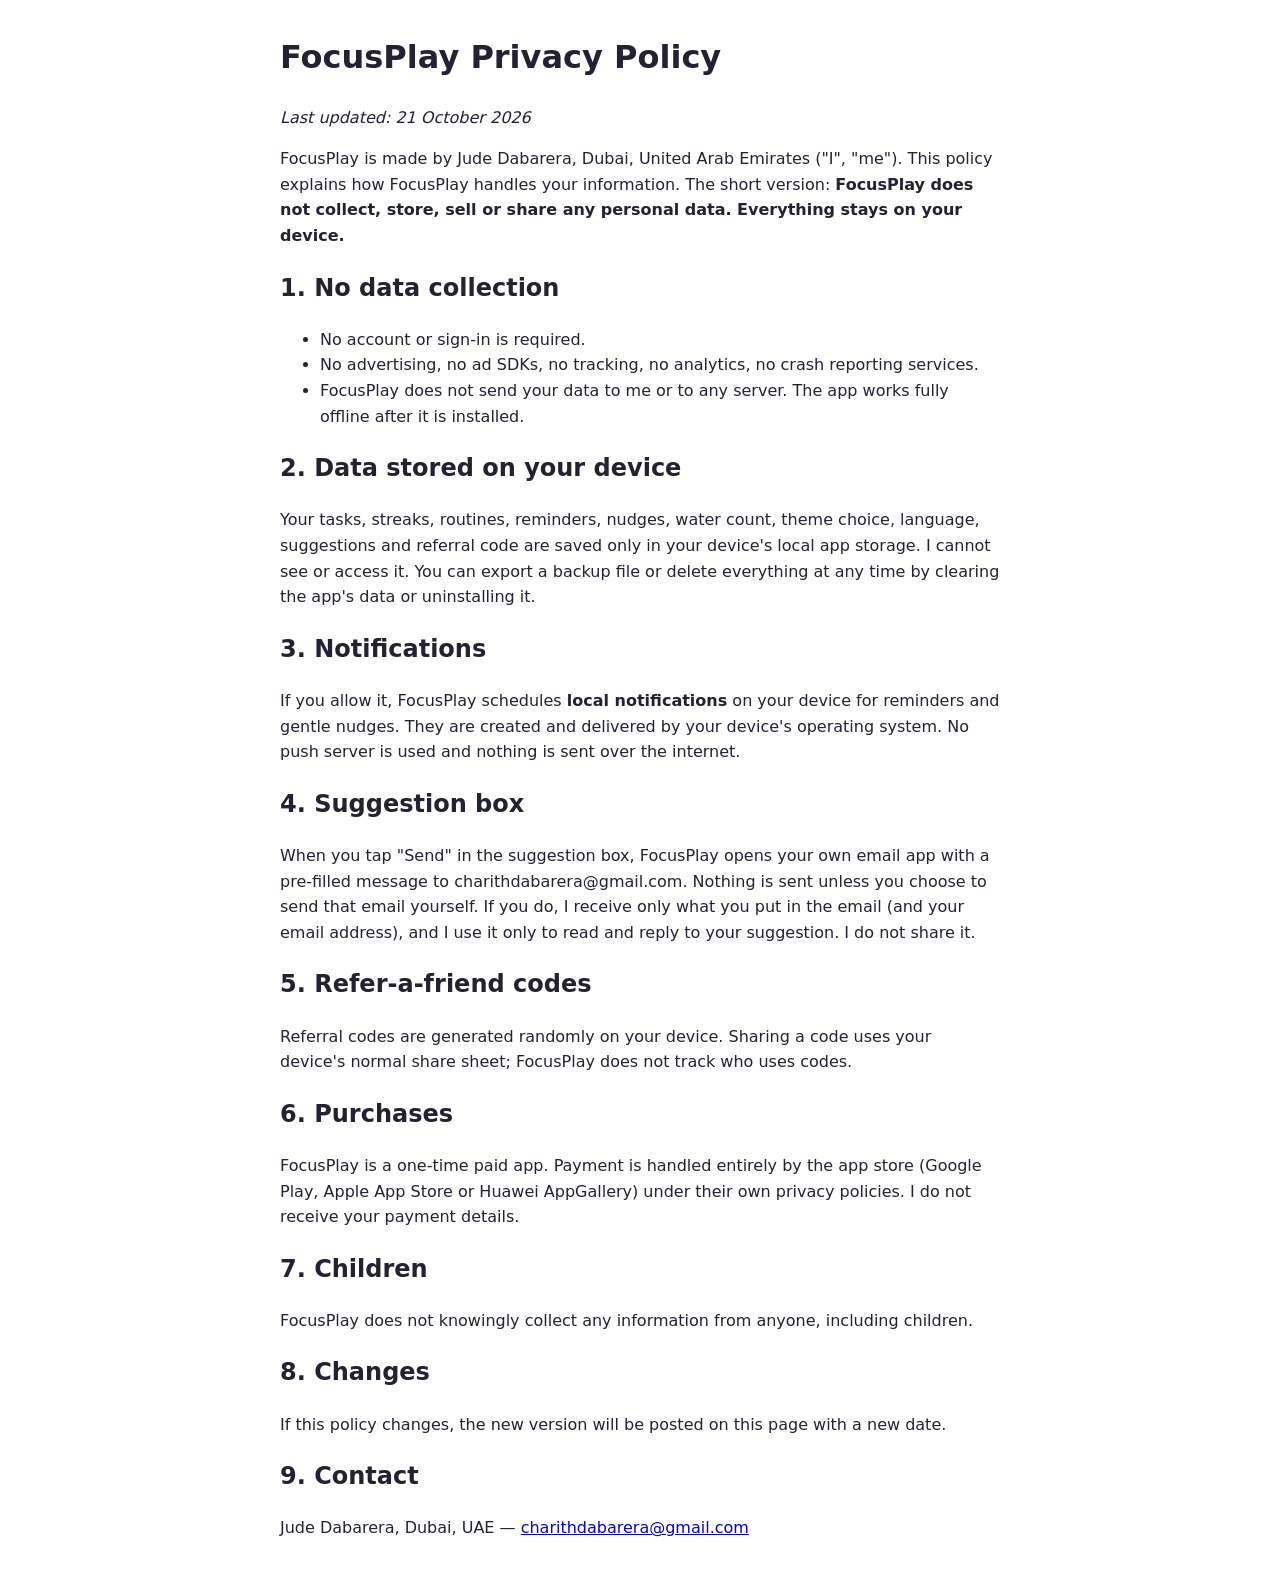
==== privacy-policy.html @ 81ef5dd7 "Native local notifications via Capacitor (channels, scheduled window, translated), privacy/terms pag" ====
<!doctype html><html lang="en"><head><meta charset="utf-8"><meta name="viewport" content="width=device-width,initial-scale=1"><title>FocusPlay – Privacy Policy</title><style>body{font-family:system-ui,sans-serif;max-width:720px;margin:2rem auto;padding:0 1rem;line-height:1.6;color:#223}</style></head><body>
<h1>FocusPlay Privacy Policy</h1><p><em>Last updated: 21 October 2026</em></p>
<p>FocusPlay is made by Jude Dabarera, Dubai, United Arab Emirates ("I", "me"). This policy explains how FocusPlay handles your information. The short version: <strong>FocusPlay does not collect, store, sell or share any personal data. Everything stays on your device.</strong></p>
<h2>1. No data collection</h2><ul><li>No account or sign-in is required.</li><li>No advertising, no ad SDKs, no tracking, no analytics, no crash reporting services.</li><li>FocusPlay does not send your data to me or to any server. The app works fully offline after it is installed.</li></ul>
<h2>2. Data stored on your device</h2><p>Your tasks, streaks, routines, reminders, nudges, water count, theme choice, language, suggestions and referral code are saved only in your device's local app storage. I cannot see or access it. You can export a backup file or delete everything at any time by clearing the app's data or uninstalling it.</p>
<h2>3. Notifications</h2><p>If you allow it, FocusPlay schedules <strong>local notifications</strong> on your device for reminders and gentle nudges. They are created and delivered by your device's operating system. No push server is used and nothing is sent over the internet.</p>
<h2>4. Suggestion box</h2><p>When you tap "Send" in the suggestion box, FocusPlay opens your own email app with a pre-filled message to charithdabarera@gmail.com. Nothing is sent unless you choose to send that email yourself. If you do, I receive only what you put in the email (and your email address), and I use it only to read and reply to your suggestion. I do not share it.</p>
<h2>5. Refer-a-friend codes</h2><p>Referral codes are generated randomly on your device. Sharing a code uses your device's normal share sheet; FocusPlay does not track who uses codes.</p>
<h2>6. Purchases</h2><p>FocusPlay is a one-time paid app. Payment is handled entirely by the app store (Google Play, Apple App Store or Huawei AppGallery) under their own privacy policies. I do not receive your payment details.</p>
<h2>7. Children</h2><p>FocusPlay does not knowingly collect any information from anyone, including children.</p>
<h2>8. Changes</h2><p>If this policy changes, the new version will be posted on this page with a new date.</p>
<h2>9. Contact</h2><p>Jude Dabarera, Dubai, UAE — <a href="mailto:charithdabarera@gmail.com">charithdabarera@gmail.com</a></p>
</body></html>
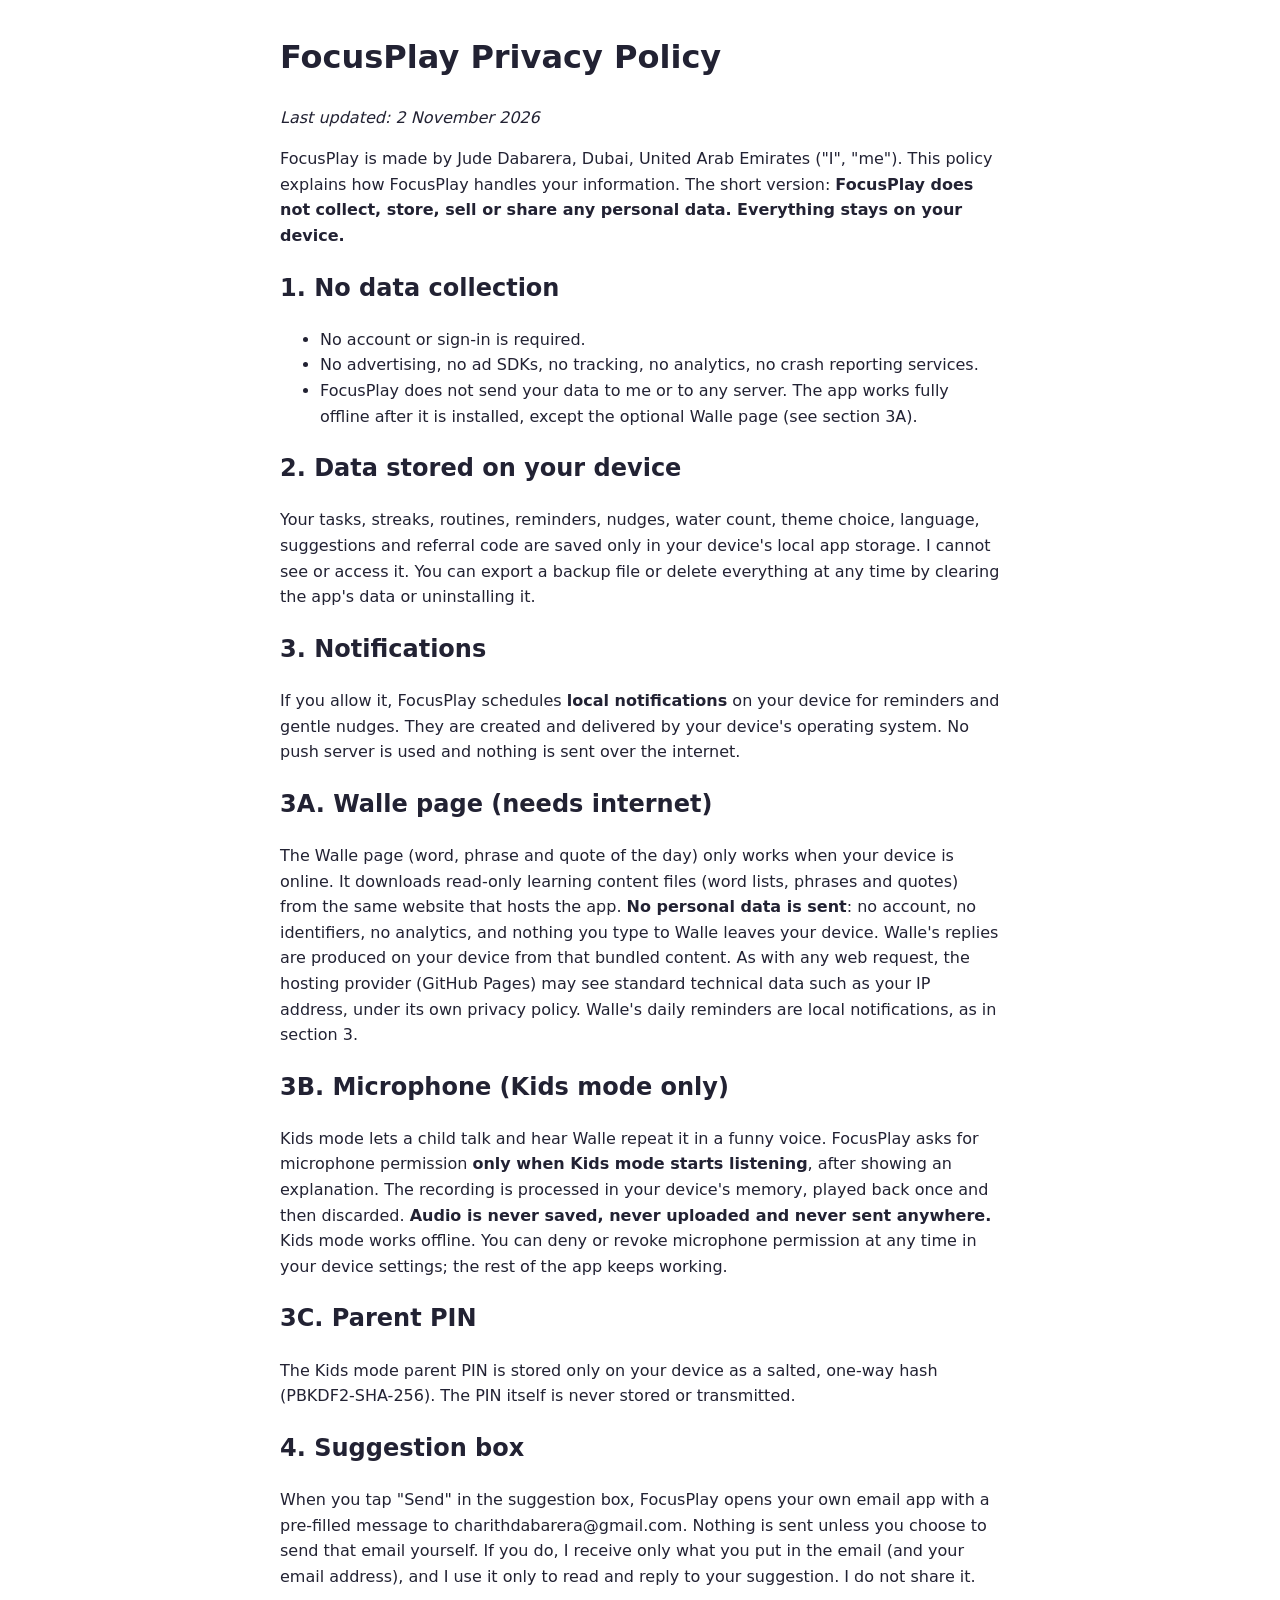
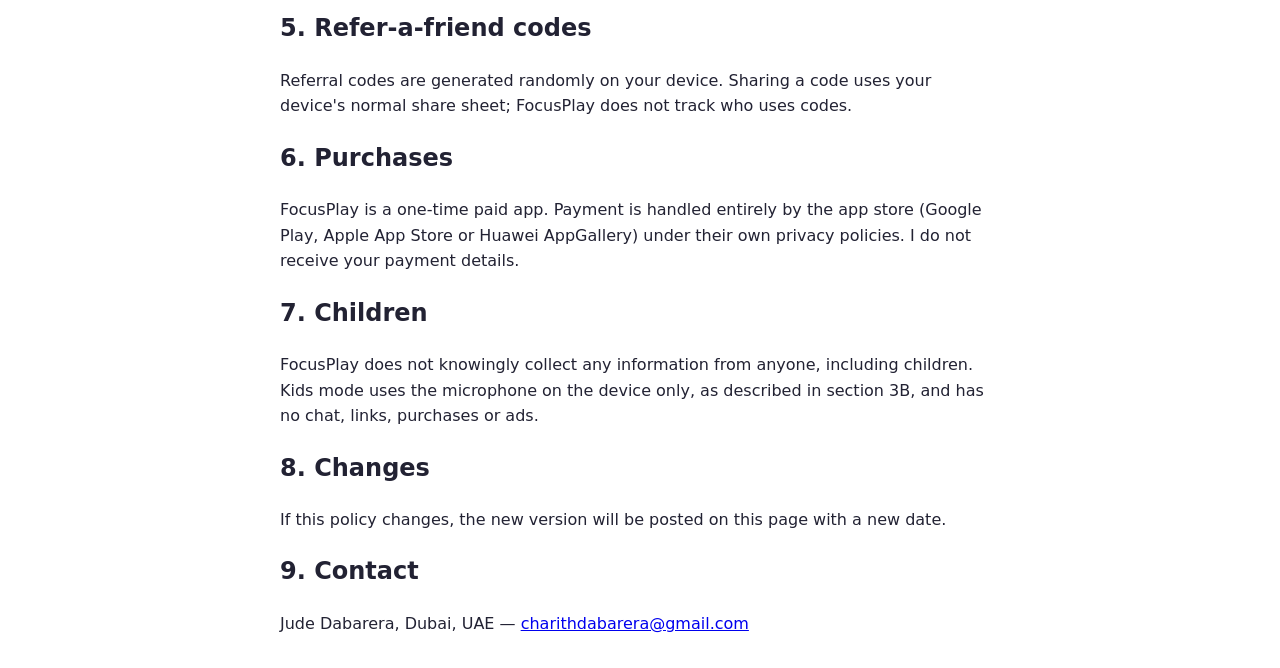
==== commit 38dfd0b6: "v1.1: calm UI redesign (line-icon nav, soft cards, focus states, reduced-motion), Walle online compa" ====
--- a/privacy-policy.html
+++ b/privacy-policy.html
@@ -1,13 +1,16 @@
 <!doctype html><html lang="en"><head><meta charset="utf-8"><meta name="viewport" content="width=device-width,initial-scale=1"><title>FocusPlay – Privacy Policy</title><style>body{font-family:system-ui,sans-serif;max-width:720px;margin:2rem auto;padding:0 1rem;line-height:1.6;color:#223}</style></head><body>
-<h1>FocusPlay Privacy Policy</h1><p><em>Last updated: 21 October 2026</em></p>
+<h1>FocusPlay Privacy Policy</h1><p><em>Last updated: 2 November 2026</em></p>
 <p>FocusPlay is made by Jude Dabarera, Dubai, United Arab Emirates ("I", "me"). This policy explains how FocusPlay handles your information. The short version: <strong>FocusPlay does not collect, store, sell or share any personal data. Everything stays on your device.</strong></p>
-<h2>1. No data collection</h2><ul><li>No account or sign-in is required.</li><li>No advertising, no ad SDKs, no tracking, no analytics, no crash reporting services.</li><li>FocusPlay does not send your data to me or to any server. The app works fully offline after it is installed.</li></ul>
+<h2>1. No data collection</h2><ul><li>No account or sign-in is required.</li><li>No advertising, no ad SDKs, no tracking, no analytics, no crash reporting services.</li><li>FocusPlay does not send your data to me or to any server. The app works fully offline after it is installed, except the optional Walle page (see section 3A).</li></ul>
 <h2>2. Data stored on your device</h2><p>Your tasks, streaks, routines, reminders, nudges, water count, theme choice, language, suggestions and referral code are saved only in your device's local app storage. I cannot see or access it. You can export a backup file or delete everything at any time by clearing the app's data or uninstalling it.</p>
 <h2>3. Notifications</h2><p>If you allow it, FocusPlay schedules <strong>local notifications</strong> on your device for reminders and gentle nudges. They are created and delivered by your device's operating system. No push server is used and nothing is sent over the internet.</p>
+<h2>3A. Walle page (needs internet)</h2><p>The Walle page (word, phrase and quote of the day) only works when your device is online. It downloads read-only learning content files (word lists, phrases and quotes) from the same website that hosts the app. <strong>No personal data is sent</strong>: no account, no identifiers, no analytics, and nothing you type to Walle leaves your device. Walle's replies are produced on your device from that bundled content. As with any web request, the hosting provider (GitHub Pages) may see standard technical data such as your IP address, under its own privacy policy. Walle's daily reminders are local notifications, as in section 3.</p>
+<h2>3B. Microphone (Kids mode only)</h2><p>Kids mode lets a child talk and hear Walle repeat it in a funny voice. FocusPlay asks for microphone permission <strong>only when Kids mode starts listening</strong>, after showing an explanation. The recording is processed in your device's memory, played back once and then discarded. <strong>Audio is never saved, never uploaded and never sent anywhere.</strong> Kids mode works offline. You can deny or revoke microphone permission at any time in your device settings; the rest of the app keeps working.</p>
+<h2>3C. Parent PIN</h2><p>The Kids mode parent PIN is stored only on your device as a salted, one-way hash (PBKDF2-SHA-256). The PIN itself is never stored or transmitted.</p>
 <h2>4. Suggestion box</h2><p>When you tap "Send" in the suggestion box, FocusPlay opens your own email app with a pre-filled message to charithdabarera@gmail.com. Nothing is sent unless you choose to send that email yourself. If you do, I receive only what you put in the email (and your email address), and I use it only to read and reply to your suggestion. I do not share it.</p>
 <h2>5. Refer-a-friend codes</h2><p>Referral codes are generated randomly on your device. Sharing a code uses your device's normal share sheet; FocusPlay does not track who uses codes.</p>
 <h2>6. Purchases</h2><p>FocusPlay is a one-time paid app. Payment is handled entirely by the app store (Google Play, Apple App Store or Huawei AppGallery) under their own privacy policies. I do not receive your payment details.</p>
-<h2>7. Children</h2><p>FocusPlay does not knowingly collect any information from anyone, including children.</p>
+<h2>7. Children</h2><p>FocusPlay does not knowingly collect any information from anyone, including children. Kids mode uses the microphone on the device only, as described in section 3B, and has no chat, links, purchases or ads.</p>
 <h2>8. Changes</h2><p>If this policy changes, the new version will be posted on this page with a new date.</p>
 <h2>9. Contact</h2><p>Jude Dabarera, Dubai, UAE — <a href="mailto:charithdabarera@gmail.com">charithdabarera@gmail.com</a></p>
 </body></html>
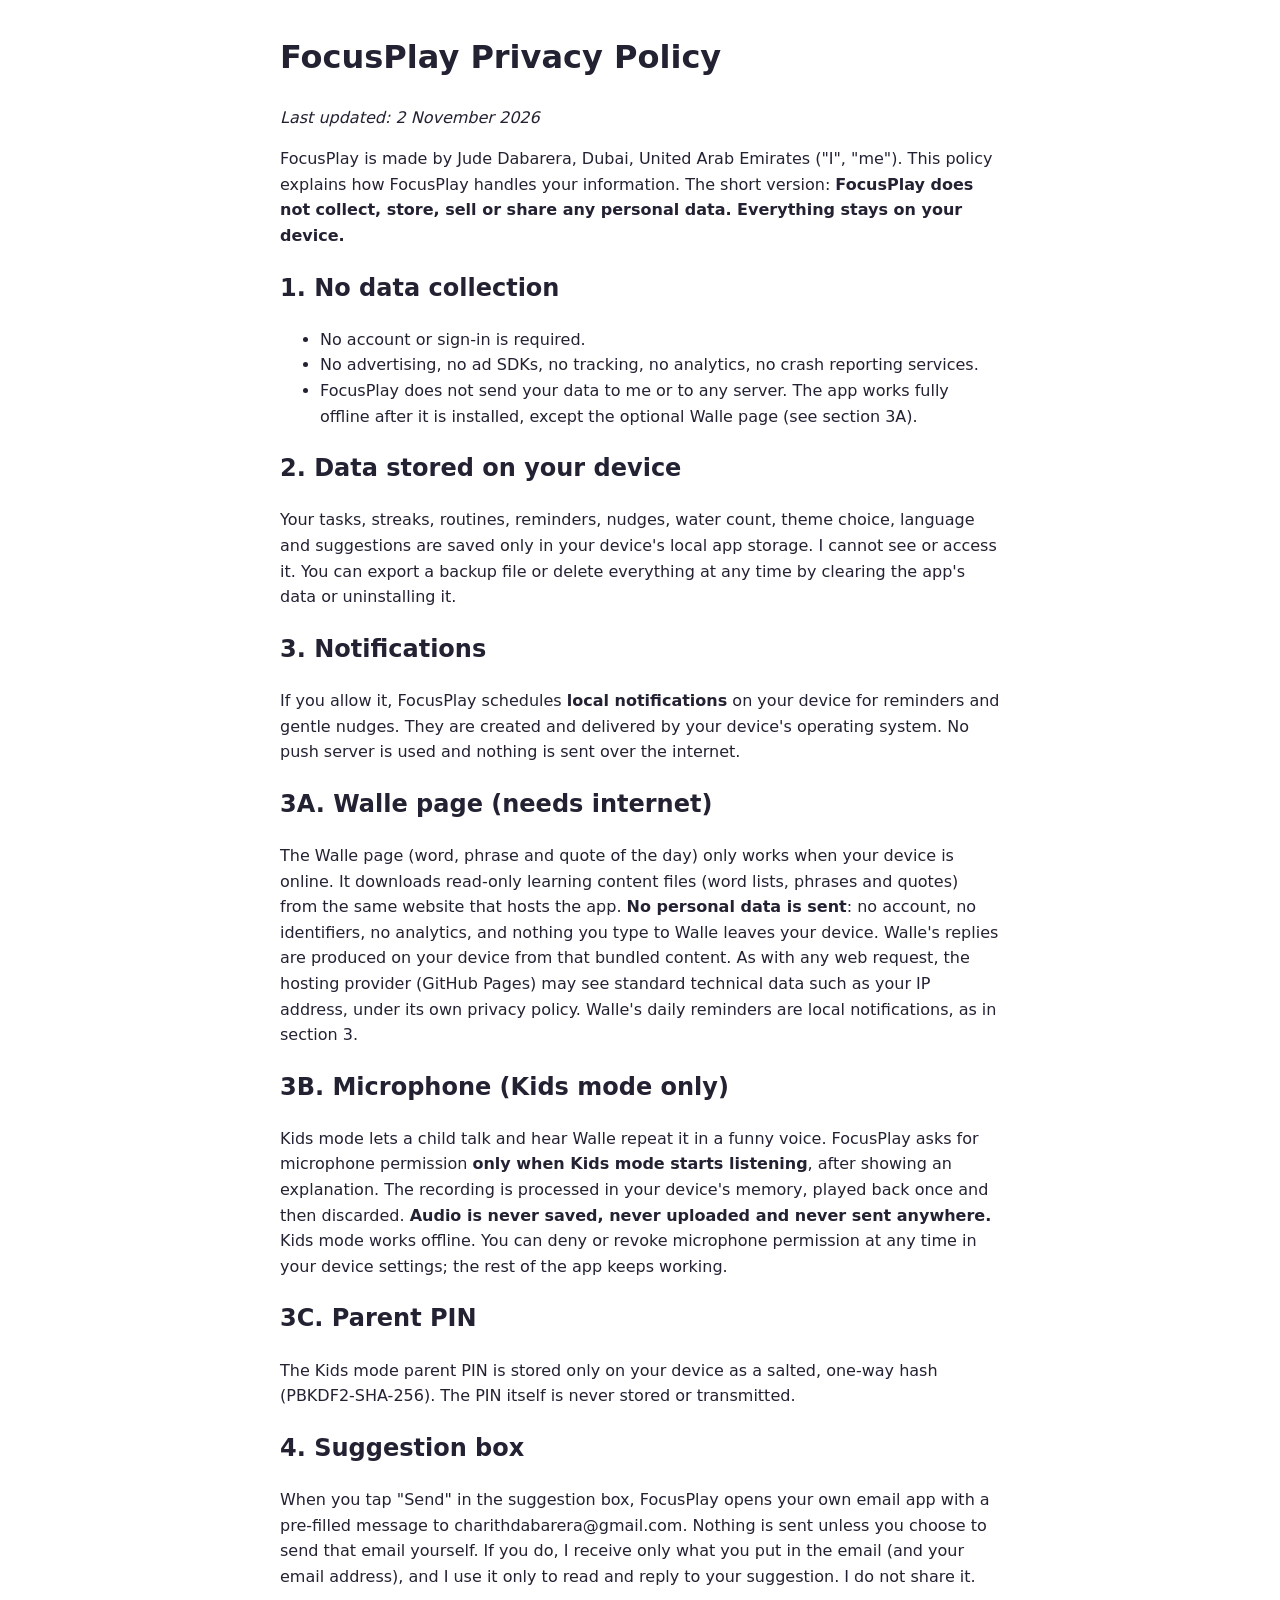
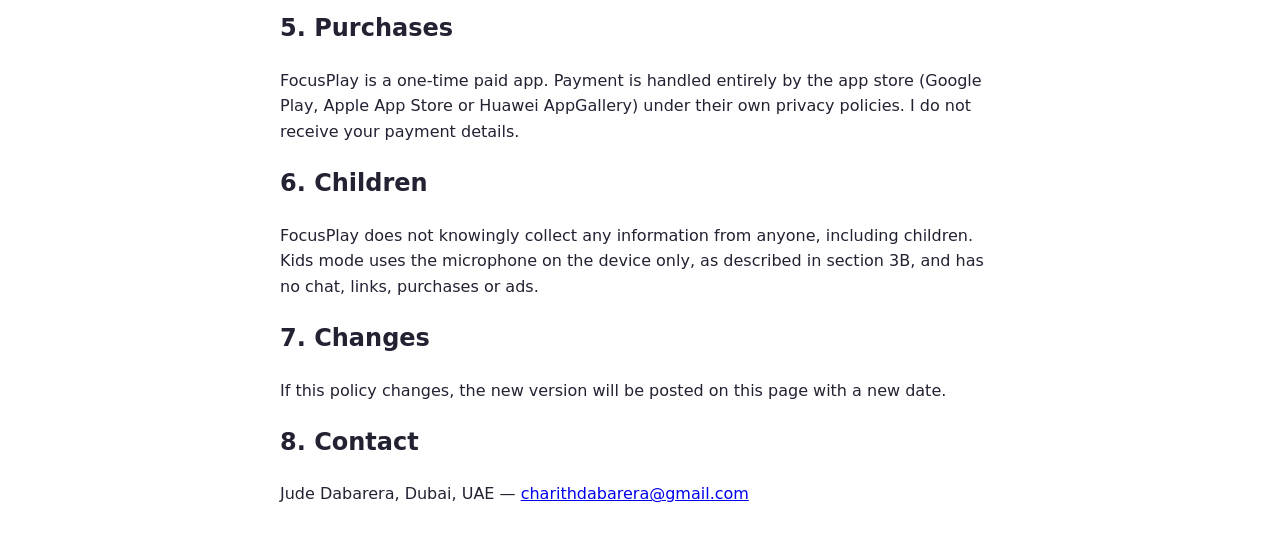
==== commit 0e22a040: "v1.1.1: CEFR/JLPT/HSK word levels, learner meanings, respelling; single Walle card; Settings accordi" ====
--- a/privacy-policy.html
+++ b/privacy-policy.html
@@ -2,15 +2,14 @@
 <h1>FocusPlay Privacy Policy</h1><p><em>Last updated: 2 November 2026</em></p>
 <p>FocusPlay is made by Jude Dabarera, Dubai, United Arab Emirates ("I", "me"). This policy explains how FocusPlay handles your information. The short version: <strong>FocusPlay does not collect, store, sell or share any personal data. Everything stays on your device.</strong></p>
 <h2>1. No data collection</h2><ul><li>No account or sign-in is required.</li><li>No advertising, no ad SDKs, no tracking, no analytics, no crash reporting services.</li><li>FocusPlay does not send your data to me or to any server. The app works fully offline after it is installed, except the optional Walle page (see section 3A).</li></ul>
-<h2>2. Data stored on your device</h2><p>Your tasks, streaks, routines, reminders, nudges, water count, theme choice, language, suggestions and referral code are saved only in your device's local app storage. I cannot see or access it. You can export a backup file or delete everything at any time by clearing the app's data or uninstalling it.</p>
+<h2>2. Data stored on your device</h2><p>Your tasks, streaks, routines, reminders, nudges, water count, theme choice, language and suggestions are saved only in your device's local app storage. I cannot see or access it. You can export a backup file or delete everything at any time by clearing the app's data or uninstalling it.</p>
 <h2>3. Notifications</h2><p>If you allow it, FocusPlay schedules <strong>local notifications</strong> on your device for reminders and gentle nudges. They are created and delivered by your device's operating system. No push server is used and nothing is sent over the internet.</p>
 <h2>3A. Walle page (needs internet)</h2><p>The Walle page (word, phrase and quote of the day) only works when your device is online. It downloads read-only learning content files (word lists, phrases and quotes) from the same website that hosts the app. <strong>No personal data is sent</strong>: no account, no identifiers, no analytics, and nothing you type to Walle leaves your device. Walle's replies are produced on your device from that bundled content. As with any web request, the hosting provider (GitHub Pages) may see standard technical data such as your IP address, under its own privacy policy. Walle's daily reminders are local notifications, as in section 3.</p>
 <h2>3B. Microphone (Kids mode only)</h2><p>Kids mode lets a child talk and hear Walle repeat it in a funny voice. FocusPlay asks for microphone permission <strong>only when Kids mode starts listening</strong>, after showing an explanation. The recording is processed in your device's memory, played back once and then discarded. <strong>Audio is never saved, never uploaded and never sent anywhere.</strong> Kids mode works offline. You can deny or revoke microphone permission at any time in your device settings; the rest of the app keeps working.</p>
 <h2>3C. Parent PIN</h2><p>The Kids mode parent PIN is stored only on your device as a salted, one-way hash (PBKDF2-SHA-256). The PIN itself is never stored or transmitted.</p>
 <h2>4. Suggestion box</h2><p>When you tap "Send" in the suggestion box, FocusPlay opens your own email app with a pre-filled message to charithdabarera@gmail.com. Nothing is sent unless you choose to send that email yourself. If you do, I receive only what you put in the email (and your email address), and I use it only to read and reply to your suggestion. I do not share it.</p>
-<h2>5. Refer-a-friend codes</h2><p>Referral codes are generated randomly on your device. Sharing a code uses your device's normal share sheet; FocusPlay does not track who uses codes.</p>
-<h2>6. Purchases</h2><p>FocusPlay is a one-time paid app. Payment is handled entirely by the app store (Google Play, Apple App Store or Huawei AppGallery) under their own privacy policies. I do not receive your payment details.</p>
-<h2>7. Children</h2><p>FocusPlay does not knowingly collect any information from anyone, including children. Kids mode uses the microphone on the device only, as described in section 3B, and has no chat, links, purchases or ads.</p>
-<h2>8. Changes</h2><p>If this policy changes, the new version will be posted on this page with a new date.</p>
-<h2>9. Contact</h2><p>Jude Dabarera, Dubai, UAE — <a href="mailto:charithdabarera@gmail.com">charithdabarera@gmail.com</a></p>
+<h2>5. Purchases</h2><p>FocusPlay is a one-time paid app. Payment is handled entirely by the app store (Google Play, Apple App Store or Huawei AppGallery) under their own privacy policies. I do not receive your payment details.</p>
+<h2>6. Children</h2><p>FocusPlay does not knowingly collect any information from anyone, including children. Kids mode uses the microphone on the device only, as described in section 3B, and has no chat, links, purchases or ads.</p>
+<h2>7. Changes</h2><p>If this policy changes, the new version will be posted on this page with a new date.</p>
+<h2>8. Contact</h2><p>Jude Dabarera, Dubai, UAE — <a href="mailto:charithdabarera@gmail.com">charithdabarera@gmail.com</a></p>
 </body></html>
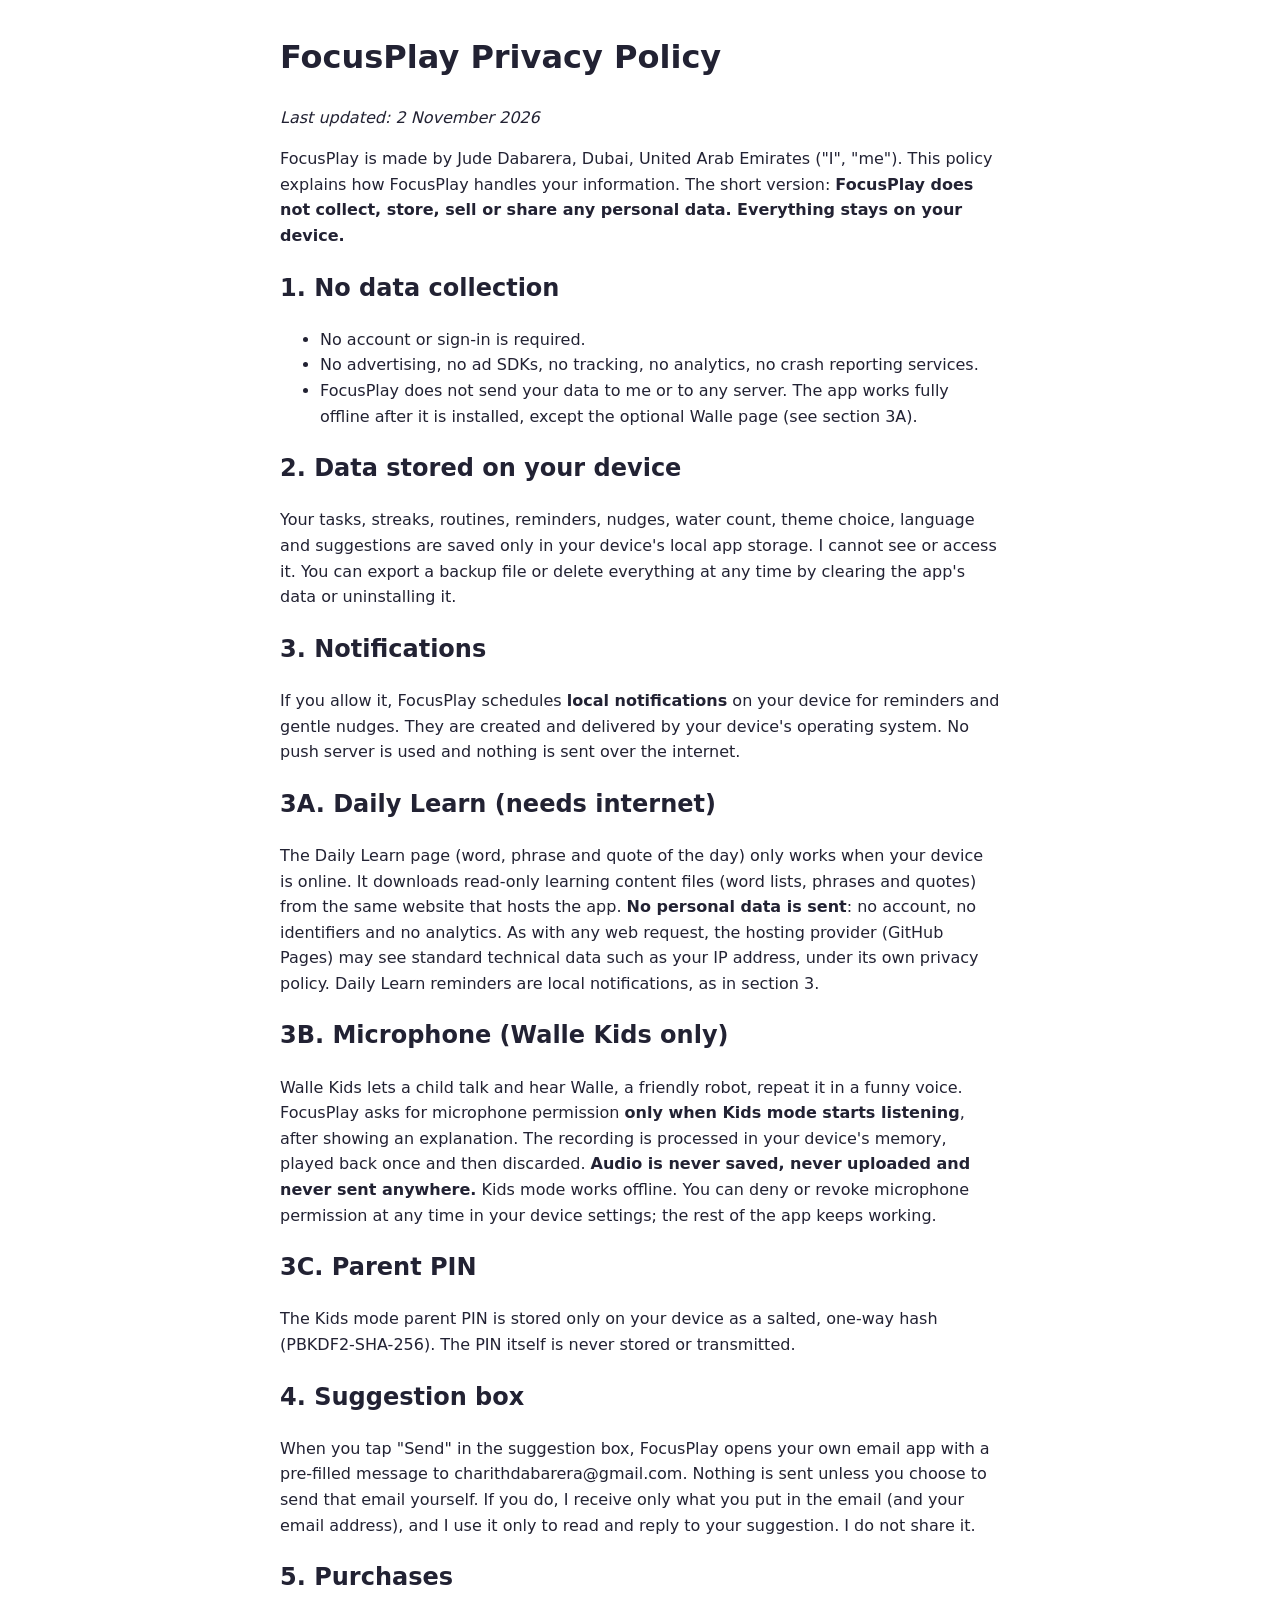
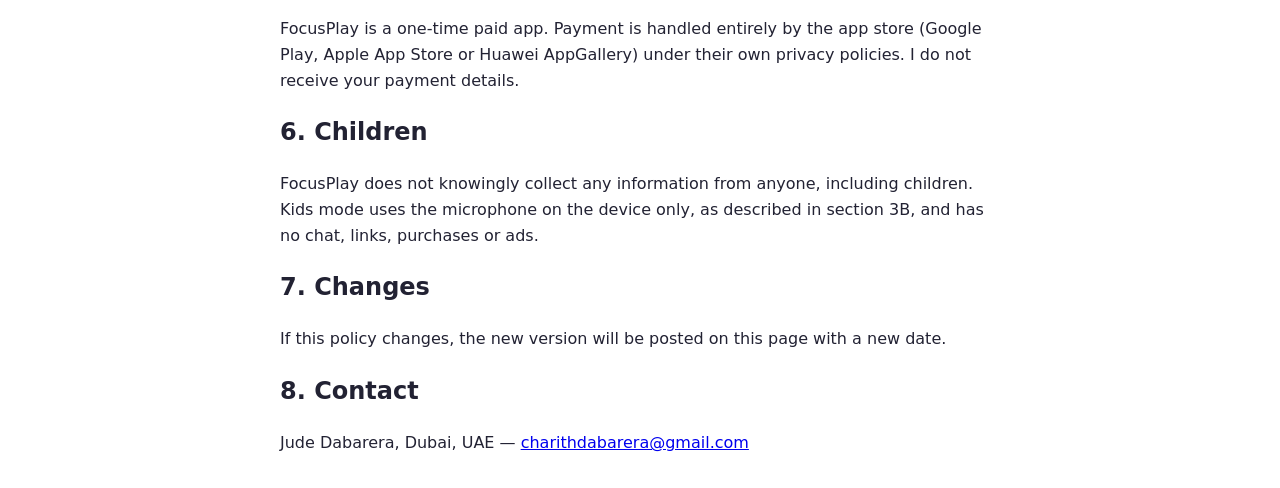
==== commit 0d3b8df5: "Walle page -> Daily Learn (no robot); Walle only in Walle Kids; strings in 20 langs; privacy/terms; " ====
--- a/privacy-policy.html
+++ b/privacy-policy.html
@@ -4,8 +4,8 @@
 <h2>1. No data collection</h2><ul><li>No account or sign-in is required.</li><li>No advertising, no ad SDKs, no tracking, no analytics, no crash reporting services.</li><li>FocusPlay does not send your data to me or to any server. The app works fully offline after it is installed, except the optional Walle page (see section 3A).</li></ul>
 <h2>2. Data stored on your device</h2><p>Your tasks, streaks, routines, reminders, nudges, water count, theme choice, language and suggestions are saved only in your device's local app storage. I cannot see or access it. You can export a backup file or delete everything at any time by clearing the app's data or uninstalling it.</p>
 <h2>3. Notifications</h2><p>If you allow it, FocusPlay schedules <strong>local notifications</strong> on your device for reminders and gentle nudges. They are created and delivered by your device's operating system. No push server is used and nothing is sent over the internet.</p>
-<h2>3A. Walle page (needs internet)</h2><p>The Walle page (word, phrase and quote of the day) only works when your device is online. It downloads read-only learning content files (word lists, phrases and quotes) from the same website that hosts the app. <strong>No personal data is sent</strong>: no account, no identifiers, no analytics, and nothing you type to Walle leaves your device. Walle's replies are produced on your device from that bundled content. As with any web request, the hosting provider (GitHub Pages) may see standard technical data such as your IP address, under its own privacy policy. Walle's daily reminders are local notifications, as in section 3.</p>
-<h2>3B. Microphone (Kids mode only)</h2><p>Kids mode lets a child talk and hear Walle repeat it in a funny voice. FocusPlay asks for microphone permission <strong>only when Kids mode starts listening</strong>, after showing an explanation. The recording is processed in your device's memory, played back once and then discarded. <strong>Audio is never saved, never uploaded and never sent anywhere.</strong> Kids mode works offline. You can deny or revoke microphone permission at any time in your device settings; the rest of the app keeps working.</p>
+<h2>3A. Daily Learn (needs internet)</h2><p>The Daily Learn page (word, phrase and quote of the day) only works when your device is online. It downloads read-only learning content files (word lists, phrases and quotes) from the same website that hosts the app. <strong>No personal data is sent</strong>: no account, no identifiers and no analytics. As with any web request, the hosting provider (GitHub Pages) may see standard technical data such as your IP address, under its own privacy policy. Daily Learn reminders are local notifications, as in section 3.</p>
+<h2>3B. Microphone (Walle Kids only)</h2><p>Walle Kids lets a child talk and hear Walle, a friendly robot, repeat it in a funny voice. FocusPlay asks for microphone permission <strong>only when Kids mode starts listening</strong>, after showing an explanation. The recording is processed in your device's memory, played back once and then discarded. <strong>Audio is never saved, never uploaded and never sent anywhere.</strong> Kids mode works offline. You can deny or revoke microphone permission at any time in your device settings; the rest of the app keeps working.</p>
 <h2>3C. Parent PIN</h2><p>The Kids mode parent PIN is stored only on your device as a salted, one-way hash (PBKDF2-SHA-256). The PIN itself is never stored or transmitted.</p>
 <h2>4. Suggestion box</h2><p>When you tap "Send" in the suggestion box, FocusPlay opens your own email app with a pre-filled message to charithdabarera@gmail.com. Nothing is sent unless you choose to send that email yourself. If you do, I receive only what you put in the email (and your email address), and I use it only to read and reply to your suggestion. I do not share it.</p>
 <h2>5. Purchases</h2><p>FocusPlay is a one-time paid app. Payment is handled entirely by the app store (Google Play, Apple App Store or Huawei AppGallery) under their own privacy policies. I do not receive your payment details.</p>
